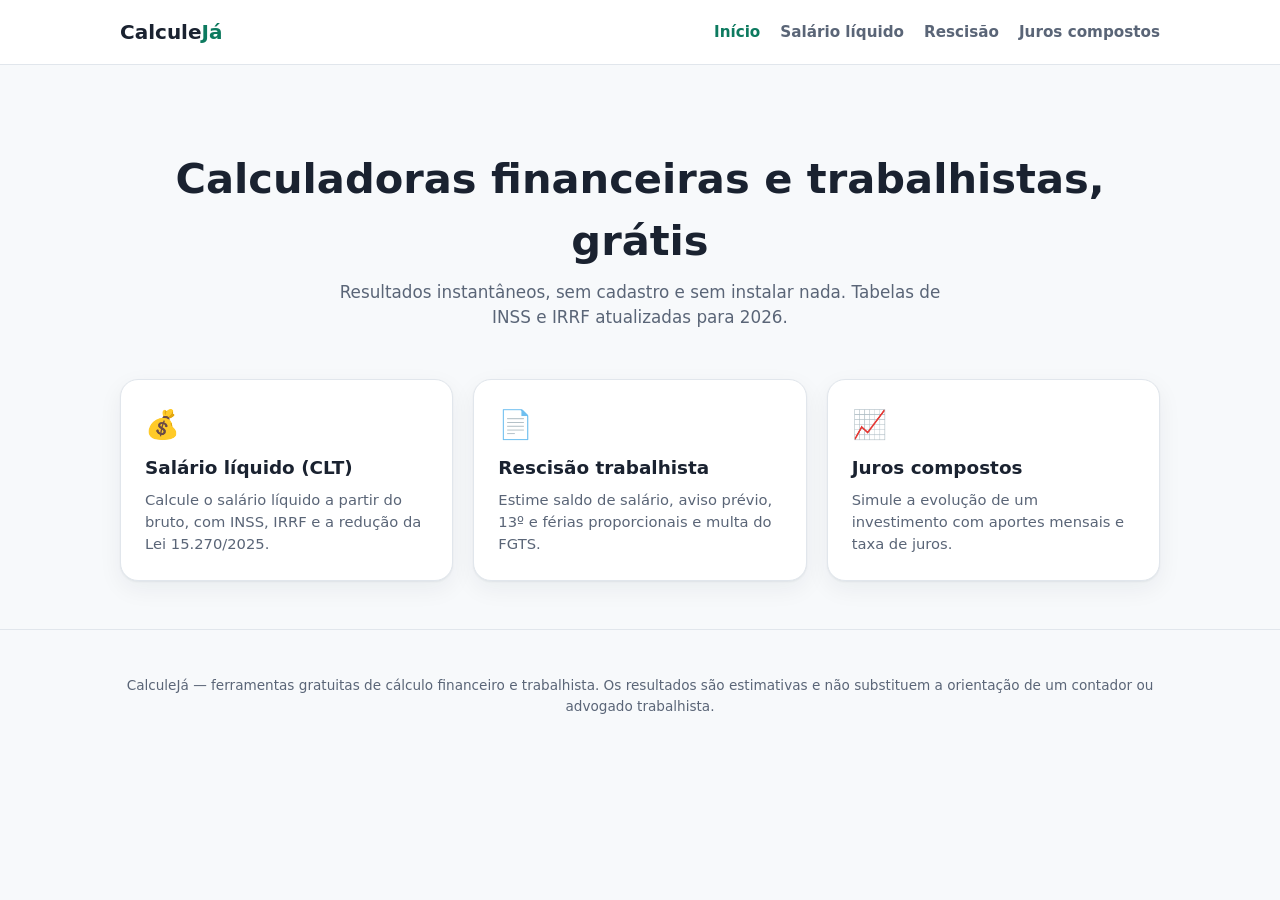
==== index.html @ 2225ce54 "Primeira versao: site CalculeJa com 3 calculadoras Calculadoras de salario liquido CLT (tabelas INSS" ====
<!doctype html>
<html lang="pt-BR">
<head>
  <meta charset="UTF-8" />
  <meta name="viewport" content="width=device-width, initial-scale=1" />
  <title>CalculeJá — Calculadoras financeiras e trabalhistas gratuitas</title>
  <meta name="description" content="Calculadoras gratuitas e atualizadas para 2026: salário líquido CLT, rescisão trabalhista e juros compostos. Sem cadastro, direto no navegador." />
  <link rel="canonical" href="https://calculeja.exemplo.com.br/" />
  <meta property="og:title" content="CalculeJá — Calculadoras financeiras e trabalhistas gratuitas" />
  <meta property="og:description" content="Calcule seu salário líquido, rescisão trabalhista e juros compostos em segundos, grátis e sem cadastro." />
  <meta property="og:type" content="website" />
  <link rel="stylesheet" href="css/styles.css" />
</head>
<body>
  <a class="skip-link" href="#conteudo">Ir para o conteúdo</a>
  <header class="site-header">
    <div class="container">
      <a class="logo" href="index.html">Calcule<span>Já</span></a>
      <nav class="main-nav" aria-label="Navegação principal">
        <ul>
          <li><a href="index.html">Início</a></li>
          <li><a href="calculadoras/salario-liquido.html">Salário líquido</a></li>
          <li><a href="calculadoras/rescisao-trabalhista.html">Rescisão</a></li>
          <li><a href="calculadoras/juros-compostos.html">Juros compostos</a></li>
        </ul>
      </nav>
    </div>
  </header>

  <main id="conteudo">
    <section class="hero">
      <div class="container">
        <h1>Calculadoras financeiras e trabalhistas, grátis</h1>
        <p>Resultados instantâneos, sem cadastro e sem instalar nada. Tabelas de INSS e IRRF atualizadas para 2026.</p>
      </div>
    </section>

    <section class="container">
      <div class="tools-grid">
        <a class="tool-card" href="calculadoras/salario-liquido.html">
          <span class="icon" aria-hidden="true">💰</span>
          <h2>Salário líquido (CLT)</h2>
          <p>Calcule o salário líquido a partir do bruto, com INSS, IRRF e a redução da Lei 15.270/2025.</p>
        </a>
        <a class="tool-card" href="calculadoras/rescisao-trabalhista.html">
          <span class="icon" aria-hidden="true">📄</span>
          <h2>Rescisão trabalhista</h2>
          <p>Estime saldo de salário, aviso prévio, 13º e férias proporcionais e multa do FGTS.</p>
        </a>
        <a class="tool-card" href="calculadoras/juros-compostos.html">
          <span class="icon" aria-hidden="true">📈</span>
          <h2>Juros compostos</h2>
          <p>Simule a evolução de um investimento com aportes mensais e taxa de juros.</p>
        </a>
      </div>
    </section>
  </main>

  <footer class="site-footer">
    <div class="container">
      <p>CalculeJá — ferramentas gratuitas de cálculo financeiro e trabalhista. Os resultados são estimativas e não substituem a orientação de um contador ou advogado trabalhista.</p>
    </div>
  </footer>
  <script type="module" src="js/main.js"></script>
</body>
</html>
---- css/styles.css ----
:root {
  --color-bg: #f7f9fb;
  --color-surface: #ffffff;
  --color-text: #1a2230;
  --color-text-muted: #5a6577;
  --color-border: #e1e6ec;
  --color-primary: #0d7a5f;
  --color-primary-dark: #095c47;
  --color-primary-contrast: #ffffff;
  --color-accent: #1763d6;
  --color-danger: #c23b3b;
  --color-success-bg: #e6f4ef;
  --radius-sm: 6px;
  --radius-md: 12px;
  --radius-lg: 18px;
  --shadow-card: 0 1px 2px rgba(20, 30, 45, 0.06), 0 8px 24px rgba(20, 30, 45, 0.06);
  --max-width: 1080px;
}

@media (prefers-color-scheme: dark) {
  :root {
    --color-bg: #10151c;
    --color-surface: #1a212b;
    --color-text: #e9edf2;
    --color-text-muted: #9aa5b4;
    --color-border: #2b3340;
    --color-primary: #35c79a;
    --color-primary-dark: #2aa682;
    --color-primary-contrast: #0b1510;
    --color-accent: #6ea8ff;
    --color-danger: #ff8a80;
    --color-success-bg: #10291f;
    --shadow-card: 0 1px 2px rgba(0, 0, 0, 0.3), 0 8px 24px rgba(0, 0, 0, 0.35);
  }
}

* {
  box-sizing: border-box;
}

html {
  -webkit-text-size-adjust: 100%;
}

body {
  margin: 0;
  font-family: system-ui, -apple-system, "Segoe UI", Roboto, sans-serif;
  background: var(--color-bg);
  color: var(--color-text);
  line-height: 1.5;
}

img {
  max-width: 100%;
}

a {
  color: var(--color-accent);
}

.skip-link {
  position: absolute;
  left: -999px;
  top: 0;
  background: var(--color-primary);
  color: var(--color-primary-contrast);
  padding: 0.5rem 1rem;
  z-index: 100;
}
.skip-link:focus {
  left: 1rem;
  top: 1rem;
}

.container {
  max-width: var(--max-width);
  margin: 0 auto;
  padding: 0 1.25rem;
}

/* Header */
.site-header {
  background: var(--color-surface);
  border-bottom: 1px solid var(--color-border);
}
.site-header .container {
  display: flex;
  align-items: center;
  justify-content: space-between;
  min-height: 64px;
  flex-wrap: wrap;
  gap: 0.5rem;
}
.logo {
  font-weight: 700;
  font-size: 1.25rem;
  color: var(--color-text);
  text-decoration: none;
}
.logo span {
  color: var(--color-primary);
}
.main-nav ul {
  display: flex;
  gap: 1.25rem;
  list-style: none;
  margin: 0;
  padding: 0;
  flex-wrap: wrap;
}
.main-nav a {
  text-decoration: none;
  color: var(--color-text-muted);
  font-weight: 600;
  font-size: 0.95rem;
}
.main-nav a:hover,
.main-nav a[aria-current="page"] {
  color: var(--color-primary);
}

/* Hero */
.hero {
  padding: 3rem 0 2rem;
  text-align: center;
}
.hero h1 {
  font-size: clamp(1.8rem, 4vw, 2.6rem);
  margin-bottom: 0.5rem;
}
.hero p {
  color: var(--color-text-muted);
  max-width: 620px;
  margin: 0 auto;
  font-size: 1.05rem;
}

/* Cards grid */
.tools-grid {
  display: grid;
  grid-template-columns: repeat(auto-fit, minmax(260px, 1fr));
  gap: 1.25rem;
  padding: 1rem 0 3rem;
}
.tool-card {
  background: var(--color-surface);
  border: 1px solid var(--color-border);
  border-radius: var(--radius-lg);
  padding: 1.5rem;
  box-shadow: var(--shadow-card);
  text-decoration: none;
  color: var(--color-text);
  display: flex;
  flex-direction: column;
  gap: 0.5rem;
  transition: transform 0.15s ease, border-color 0.15s ease;
}
.tool-card:hover,
.tool-card:focus-visible {
  transform: translateY(-2px);
  border-color: var(--color-primary);
}
.tool-card .icon {
  font-size: 1.75rem;
}
.tool-card h2 {
  margin: 0;
  font-size: 1.15rem;
}
.tool-card p {
  margin: 0;
  color: var(--color-text-muted);
  font-size: 0.92rem;
}

/* Calculator layout */
.calc-page {
  padding: 2rem 0 4rem;
}
.calc-header h1 {
  font-size: clamp(1.5rem, 3.5vw, 2.1rem);
  margin-bottom: 0.25rem;
}
.calc-header p {
  color: var(--color-text-muted);
  max-width: 640px;
}
.calc-layout {
  display: grid;
  grid-template-columns: minmax(280px, 420px) 1fr;
  gap: 1.5rem;
  align-items: start;
  margin-top: 1.5rem;
}
@media (max-width: 760px) {
  .calc-layout {
    grid-template-columns: 1fr;
  }
}

.card {
  background: var(--color-surface);
  border: 1px solid var(--color-border);
  border-radius: var(--radius-lg);
  padding: 1.5rem;
  box-shadow: var(--shadow-card);
}

.field {
  margin-bottom: 1.1rem;
}
.field label {
  display: block;
  font-weight: 600;
  font-size: 0.9rem;
  margin-bottom: 0.35rem;
}
.field .hint {
  display: block;
  color: var(--color-text-muted);
  font-size: 0.8rem;
  margin-top: 0.3rem;
}
input,
select {
  width: 100%;
  padding: 0.65rem 0.75rem;
  border: 1px solid var(--color-border);
  border-radius: var(--radius-sm);
  background: var(--color-bg);
  color: var(--color-text);
  font-size: 1rem;
}
input:focus,
select:focus {
  outline: 2px solid var(--color-primary);
  outline-offset: 1px;
}
.error-msg {
  color: var(--color-danger);
  font-size: 0.82rem;
  margin-top: 0.3rem;
  min-height: 1em;
}

button.btn-primary {
  background: var(--color-primary);
  color: var(--color-primary-contrast);
  border: none;
  padding: 0.75rem 1.25rem;
  border-radius: var(--radius-sm);
  font-weight: 700;
  font-size: 1rem;
  cursor: pointer;
  width: 100%;
  min-height: 44px;
}
button.btn-primary:hover {
  background: var(--color-primary-dark);
}
button.btn-primary:disabled {
  opacity: 0.6;
  cursor: not-allowed;
}

.result-panel {
  min-height: 100%;
}
.result-empty {
  color: var(--color-text-muted);
  text-align: center;
  padding: 2.5rem 1rem;
}
.result-total {
  background: var(--color-success-bg);
  border-radius: var(--radius-md);
  padding: 1.25rem;
  margin-bottom: 1rem;
  text-align: center;
}
.result-total .label {
  color: var(--color-text-muted);
  font-size: 0.85rem;
}
.result-total .value {
  font-size: clamp(1.6rem, 4vw, 2.1rem);
  font-weight: 800;
  color: var(--color-primary-dark);
}

table.breakdown {
  width: 100%;
  border-collapse: collapse;
  font-size: 0.92rem;
}
table.breakdown th,
table.breakdown td {
  text-align: left;
  padding: 0.55rem 0.4rem;
  border-bottom: 1px solid var(--color-border);
}
table.breakdown td:last-child,
table.breakdown th:last-child {
  text-align: right;
}
table.breakdown tfoot td {
  font-weight: 700;
  border-bottom: none;
}

.content-section {
  margin-top: 2.5rem;
}
.content-section h2 {
  font-size: 1.3rem;
}
.content-section h3 {
  font-size: 1.05rem;
}

.disclaimer {
  font-size: 0.82rem;
  color: var(--color-text-muted);
  background: var(--color-surface);
  border: 1px solid var(--color-border);
  border-radius: var(--radius-md);
  padding: 1rem;
  margin-top: 2rem;
}

.site-footer {
  border-top: 1px solid var(--color-border);
  padding: 2rem 0;
  color: var(--color-text-muted);
  font-size: 0.85rem;
  text-align: center;
}
.site-footer a {
  color: var(--color-text-muted);
}

@media (prefers-reduced-motion: reduce) {
  * {
    transition: none !important;
  }
}
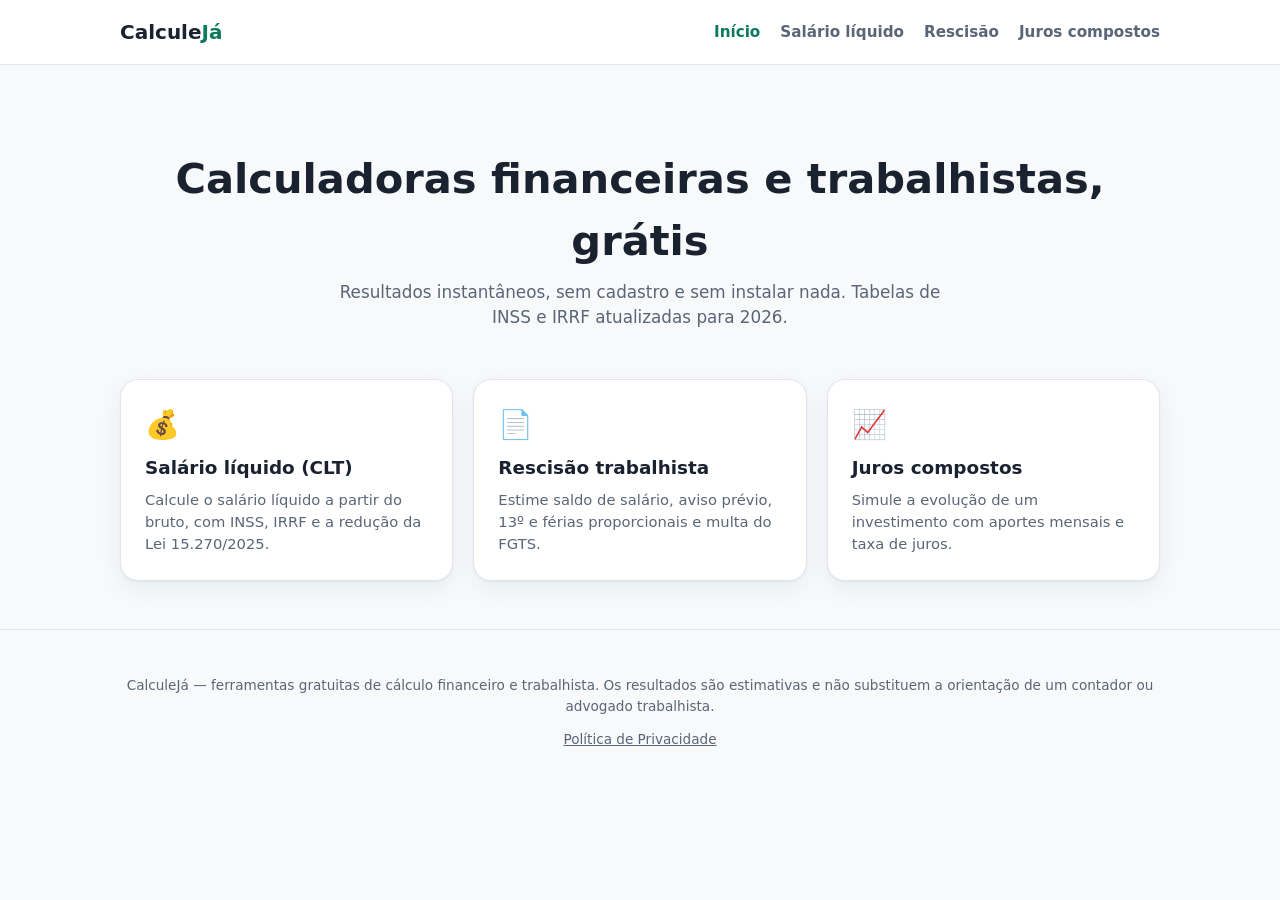
==== commit 0a13f357: "docs: adiciona pagina de politica de privacidade Necessaria para aprovacao do Google AdSense (uso de" ====
--- a/index.html
+++ b/index.html
@@ -5,7 +5,9 @@
   <meta name="viewport" content="width=device-width, initial-scale=1" />
   <title>CalculeJá — Calculadoras financeiras e trabalhistas gratuitas</title>
   <meta name="description" content="Calculadoras gratuitas e atualizadas para 2026: salário líquido CLT, rescisão trabalhista e juros compostos. Sem cadastro, direto no navegador." />
-  <link rel="canonical" href="https://calculeja.exemplo.com.br/" />
+  <link rel="canonical" href="https://calculeja.vercel.app/" />
+  <meta name="google-site-verification" content="8oehohML8yuIsUqmZmO71Ct5pmFeu66Mg98mk9OFrPQ" />
+  <script async src="https://pagead2.googlesyndication.com/pagead/js/adsbygoogle.js?client=ca-pub-5938250398235100" crossorigin="anonymous"></script>
   <meta property="og:title" content="CalculeJá — Calculadoras financeiras e trabalhistas gratuitas" />
   <meta property="og:description" content="Calcule seu salário líquido, rescisão trabalhista e juros compostos em segundos, grátis e sem cadastro." />
   <meta property="og:type" content="website" />
@@ -59,6 +61,7 @@
   <footer class="site-footer">
     <div class="container">
       <p>CalculeJá — ferramentas gratuitas de cálculo financeiro e trabalhista. Os resultados são estimativas e não substituem a orientação de um contador ou advogado trabalhista.</p>
+      <p><a href="privacidade.html">Política de Privacidade</a></p>
     </div>
   </footer>
   <script type="module" src="js/main.js"></script>
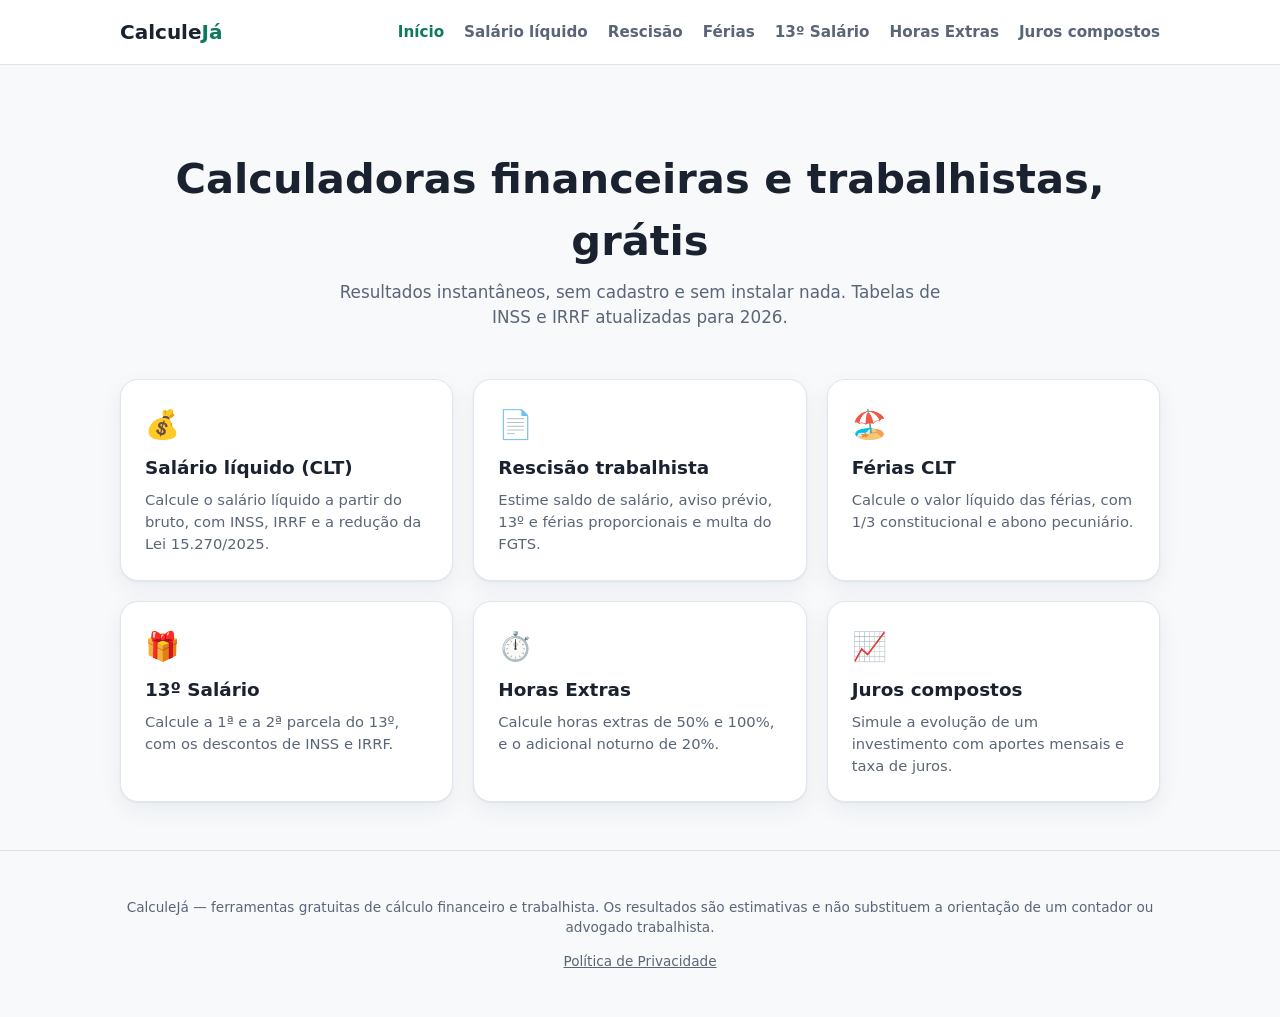
==== commit c9ef761f: "feat: adiciona calculadoras de ferias, 13o salario e horas extras Novas calculadoras de nicho menos " ====
--- a/index.html
+++ b/index.html
@@ -23,6 +23,9 @@
           <li><a href="index.html">Início</a></li>
           <li><a href="calculadoras/salario-liquido.html">Salário líquido</a></li>
           <li><a href="calculadoras/rescisao-trabalhista.html">Rescisão</a></li>
+          <li><a href="calculadoras/ferias.html">Férias</a></li>
+          <li><a href="calculadoras/decimo-terceiro.html">13º Salário</a></li>
+          <li><a href="calculadoras/horas-extras.html">Horas Extras</a></li>
           <li><a href="calculadoras/juros-compostos.html">Juros compostos</a></li>
         </ul>
       </nav>
@@ -49,6 +52,21 @@
           <h2>Rescisão trabalhista</h2>
           <p>Estime saldo de salário, aviso prévio, 13º e férias proporcionais e multa do FGTS.</p>
         </a>
+        <a class="tool-card" href="calculadoras/ferias.html">
+          <span class="icon" aria-hidden="true">🏖️</span>
+          <h2>Férias CLT</h2>
+          <p>Calcule o valor líquido das férias, com 1/3 constitucional e abono pecuniário.</p>
+        </a>
+        <a class="tool-card" href="calculadoras/decimo-terceiro.html">
+          <span class="icon" aria-hidden="true">🎁</span>
+          <h2>13º Salário</h2>
+          <p>Calcule a 1ª e a 2ª parcela do 13º, com os descontos de INSS e IRRF.</p>
+        </a>
+        <a class="tool-card" href="calculadoras/horas-extras.html">
+          <span class="icon" aria-hidden="true">⏱️</span>
+          <h2>Horas Extras</h2>
+          <p>Calcule horas extras de 50% e 100%, e o adicional noturno de 20%.</p>
+        </a>
         <a class="tool-card" href="calculadoras/juros-compostos.html">
           <span class="icon" aria-hidden="true">📈</span>
           <h2>Juros compostos</h2>
